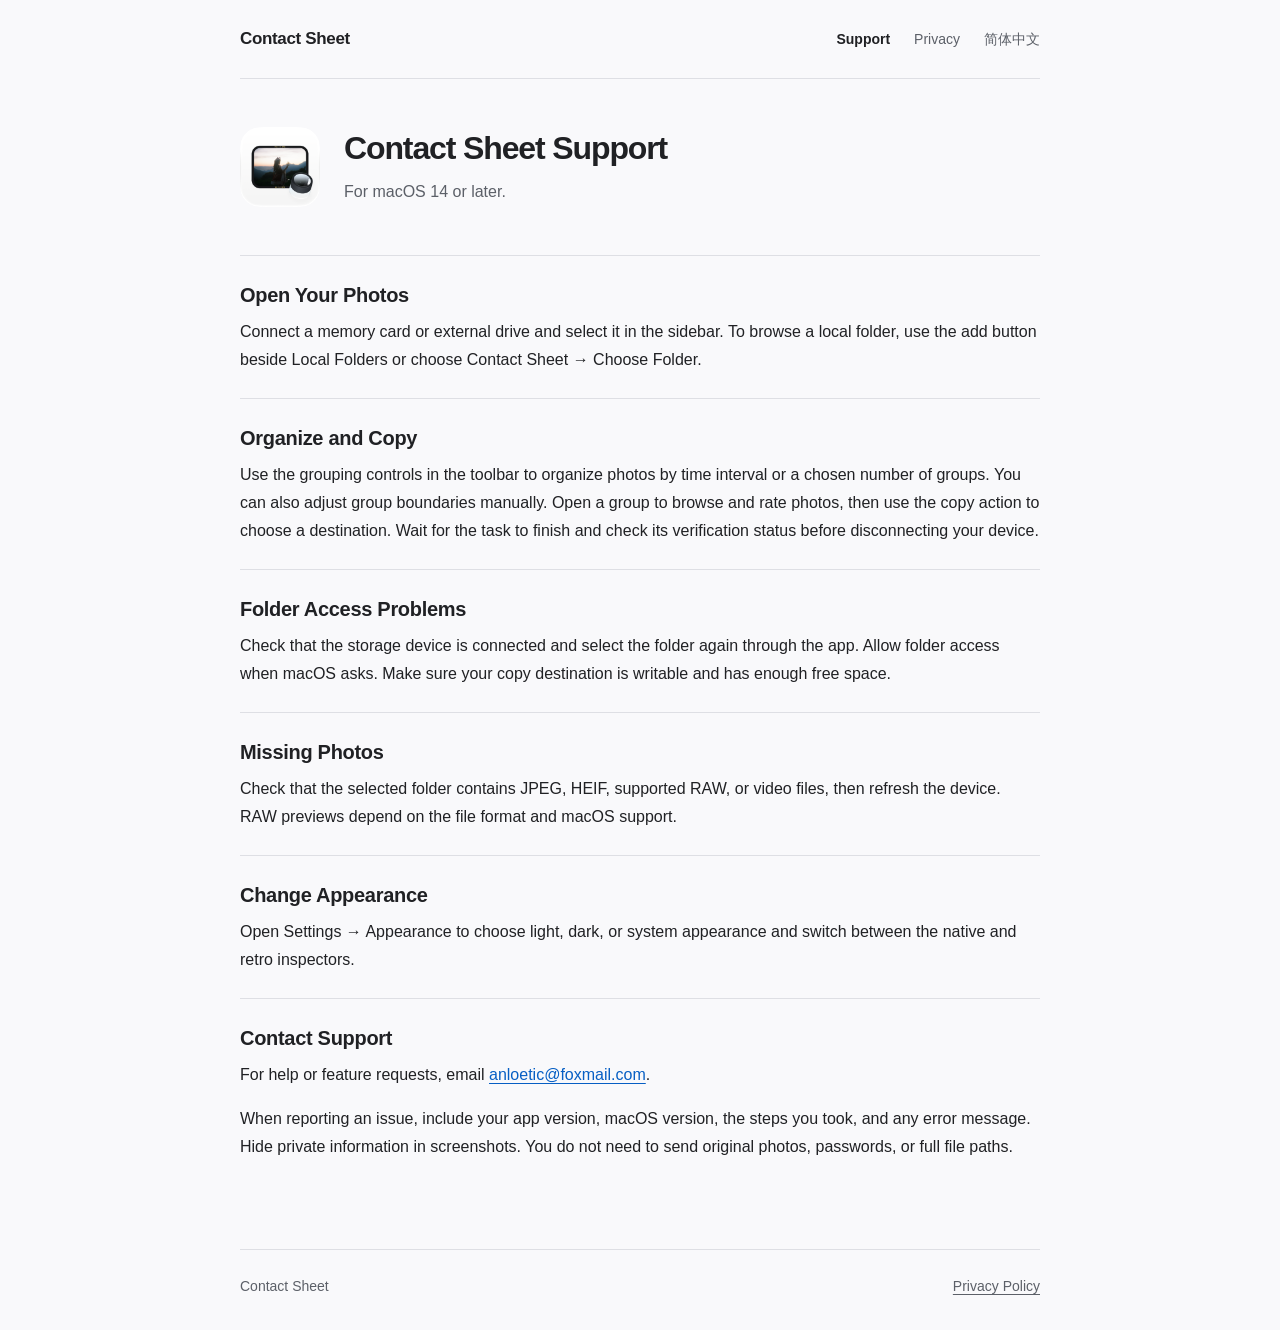
==== en/index.html @ 530712d1 "Publish Contact Sheet support and privacy pages" ====
<!doctype html>
<html lang="en">
<head>
  <meta charset="utf-8">
  <meta name="viewport" content="width=device-width, initial-scale=1">
  <meta name="color-scheme" content="light dark">
  <meta name="description" content="Get help with Contact Sheet: open photos, organize groups, verify copies, manage folder access, and change appearance.">
  <title>Support · Contact Sheet</title>
  <link rel="icon" type="image/png" href="../assets/icon.png">
  <link rel="stylesheet" href="../assets/style.css">
</head>
<body>
  <a class="skip-link" href="#main">Skip to content</a>
  <div class="shell">
    <header class="site-header">
      <a class="brand" href="./">Contact Sheet</a>
      <nav class="site-nav" aria-label="Main navigation">
        <a href="./" aria-current="page">Support</a>
        <a href="privacy/">Privacy</a>
        <a href="../" lang="zh-CN" hreflang="zh-CN">简体中文</a>
      </nav>
    </header>
    <main id="main">
      <div class="intro">
        <img class="app-icon" src="../assets/icon.png" width="80" height="80" alt="">
        <div>
          <h1>Contact Sheet Support</h1>
          <p>For macOS 14 or later.</p>
        </div>
      </div>
      <section class="content-section" aria-labelledby="open-photos">
        <h2 id="open-photos">Open Your Photos</h2>
        <p>Connect a memory card or external drive and select it in the sidebar. To browse a local folder, use the add button beside Local Folders or choose Contact Sheet → Choose Folder.</p>
      </section>
      <section class="content-section" aria-labelledby="organize-copy">
        <h2 id="organize-copy">Organize and Copy</h2>
        <p>Use the grouping controls in the toolbar to organize photos by time interval or a chosen number of groups. You can also adjust group boundaries manually. Open a group to browse and rate photos, then use the copy action to choose a destination. Wait for the task to finish and check its verification status before disconnecting your device.</p>
      </section>
      <section class="content-section" aria-labelledby="folder-access">
        <h2 id="folder-access">Folder Access Problems</h2>
        <p>Check that the storage device is connected and select the folder again through the app. Allow folder access when macOS asks. Make sure your copy destination is writable and has enough free space.</p>
      </section>
      <section class="content-section" aria-labelledby="missing-photos">
        <h2 id="missing-photos">Missing Photos</h2>
        <p>Check that the selected folder contains JPEG, HEIF, supported RAW, or video files, then refresh the device. RAW previews depend on the file format and macOS support.</p>
      </section>
      <section class="content-section" aria-labelledby="appearance">
        <h2 id="appearance">Change Appearance</h2>
        <p>Open Settings → Appearance to choose light, dark, or system appearance and switch between the native and retro inspectors.</p>
      </section>
      <section class="content-section" aria-labelledby="contact">
        <h2 id="contact">Contact Support</h2>
        <p>For help or feature requests, email <a href="mailto:anloetic@foxmail.com">anloetic@foxmail.com</a>.</p>
        <p>When reporting an issue, include your app version, macOS version, the steps you took, and any error message. Hide private information in screenshots. You do not need to send original photos, passwords, or full file paths.</p>
      </section>
    </main>
    <footer class="site-footer">
      <span>Contact Sheet</span>
      <a href="privacy/">Privacy Policy</a>
    </footer>
  </div>
</body>
</html>
---- assets/style.css ----
:root {
  color-scheme: light dark;
  --background: #f9f9fb;
  --foreground: #202124;
  --secondary: #5c6068;
  --separator: #dedfe4;
  --link: #075fc4;
  --focus: #075fc4;
  --font: -apple-system, BlinkMacSystemFont, "Segoe UI", sans-serif;
  --text: 1rem;
  --small: 0.875rem;
  --title: 2rem;
  --heading: 1.25rem;
  --radius: 8px;
  --space-1: 4px;
  --space-2: 8px;
  --space-3: 12px;
  --space-4: 16px;
  --space-6: 24px;
  --space-8: 32px;
  --space-12: 48px;
  --space-16: 64px;
}

@media (prefers-color-scheme: dark) {
  :root {
    --background: #1c1c1e;
    --foreground: #f2f2f4;
    --secondary: #b2b2ba;
    --separator: #3c3c42;
    --link: #8bbcff;
    --focus: #8bbcff;
  }
}

* { box-sizing: border-box; }
html { -webkit-text-size-adjust: 100%; }
body {
  margin: 0;
  background: var(--background);
  color: var(--foreground);
  font: var(--text)/1.75 var(--font);
  -webkit-font-smoothing: antialiased;
}
a { color: var(--link); text-underline-offset: 0.2em; }
a:hover { text-decoration-thickness: 2px; }
a:focus-visible {
  outline: 3px solid var(--focus);
  outline-offset: 5px;
  border-radius: var(--radius);
}
.shell { width: min(100% - 48px, 800px); margin-inline: auto; }
.skip-link {
  position: absolute;
  top: -100px;
  left: var(--space-6);
  z-index: 1;
  padding: var(--space-2) var(--space-4);
  background: var(--background);
}
.skip-link:focus { top: var(--space-2); }
.site-header {
  display: flex;
  align-items: center;
  justify-content: space-between;
  gap: var(--space-6);
  padding-block: var(--space-6);
  border-bottom: 1px solid var(--separator);
}
.brand {
  color: var(--foreground);
  font-size: 1.0625rem;
  font-weight: 650;
  letter-spacing: -0.02em;
  text-decoration: none;
  white-space: nowrap;
}
.site-nav { display: flex; align-items: center; gap: var(--space-6); }
.site-nav a {
  color: var(--secondary);
  font-size: var(--small);
  text-decoration: none;
  white-space: nowrap;
}
.site-nav a:hover { color: var(--foreground); text-decoration: underline; }
.site-nav a[aria-current="page"] { color: var(--foreground); font-weight: 650; }
main { padding-block: var(--space-12) var(--space-16); }
.intro { display: flex; align-items: center; gap: var(--space-6); margin-bottom: var(--space-12); }
.app-icon { display: block; width: 80px; height: 80px; flex: 0 0 80px; }
h1, h2, p { margin: 0; }
h1 { font-size: var(--title); line-height: 1.3; letter-spacing: -0.035em; font-weight: 700; }
h2 { font-size: var(--heading); line-height: 1.5; letter-spacing: -0.015em; font-weight: 650; }
.intro p { margin-top: var(--space-2); color: var(--secondary); }
.intro .updated { font-size: var(--small); }
.content-section { padding-block: var(--space-6); border-top: 1px solid var(--separator); }
.content-section p { margin-top: var(--space-2); }
.content-section p + p { margin-top: var(--space-4); }
.privacy-lead { margin-bottom: var(--space-8); }
.site-footer {
  display: flex;
  justify-content: space-between;
  flex-wrap: wrap;
  gap: var(--space-3) var(--space-6);
  padding-block: var(--space-6) var(--space-8);
  border-top: 1px solid var(--separator);
  color: var(--secondary);
  font-size: var(--small);
}
.site-footer a { color: var(--secondary); }

@media (max-width: 540px) {
  :root { --title: 1.75rem; }
  .shell { width: min(100% - 32px, 800px); }
  .site-header { align-items: flex-start; flex-direction: column; gap: var(--space-3); padding-block: var(--space-4); }
  .site-nav { flex-wrap: wrap; gap: var(--space-4); }
  main { padding-block: var(--space-8) var(--space-12); }
  .intro { align-items: flex-start; gap: var(--space-4); margin-bottom: var(--space-8); }
  .app-icon { width: 64px; height: 64px; flex-basis: 64px; }
}
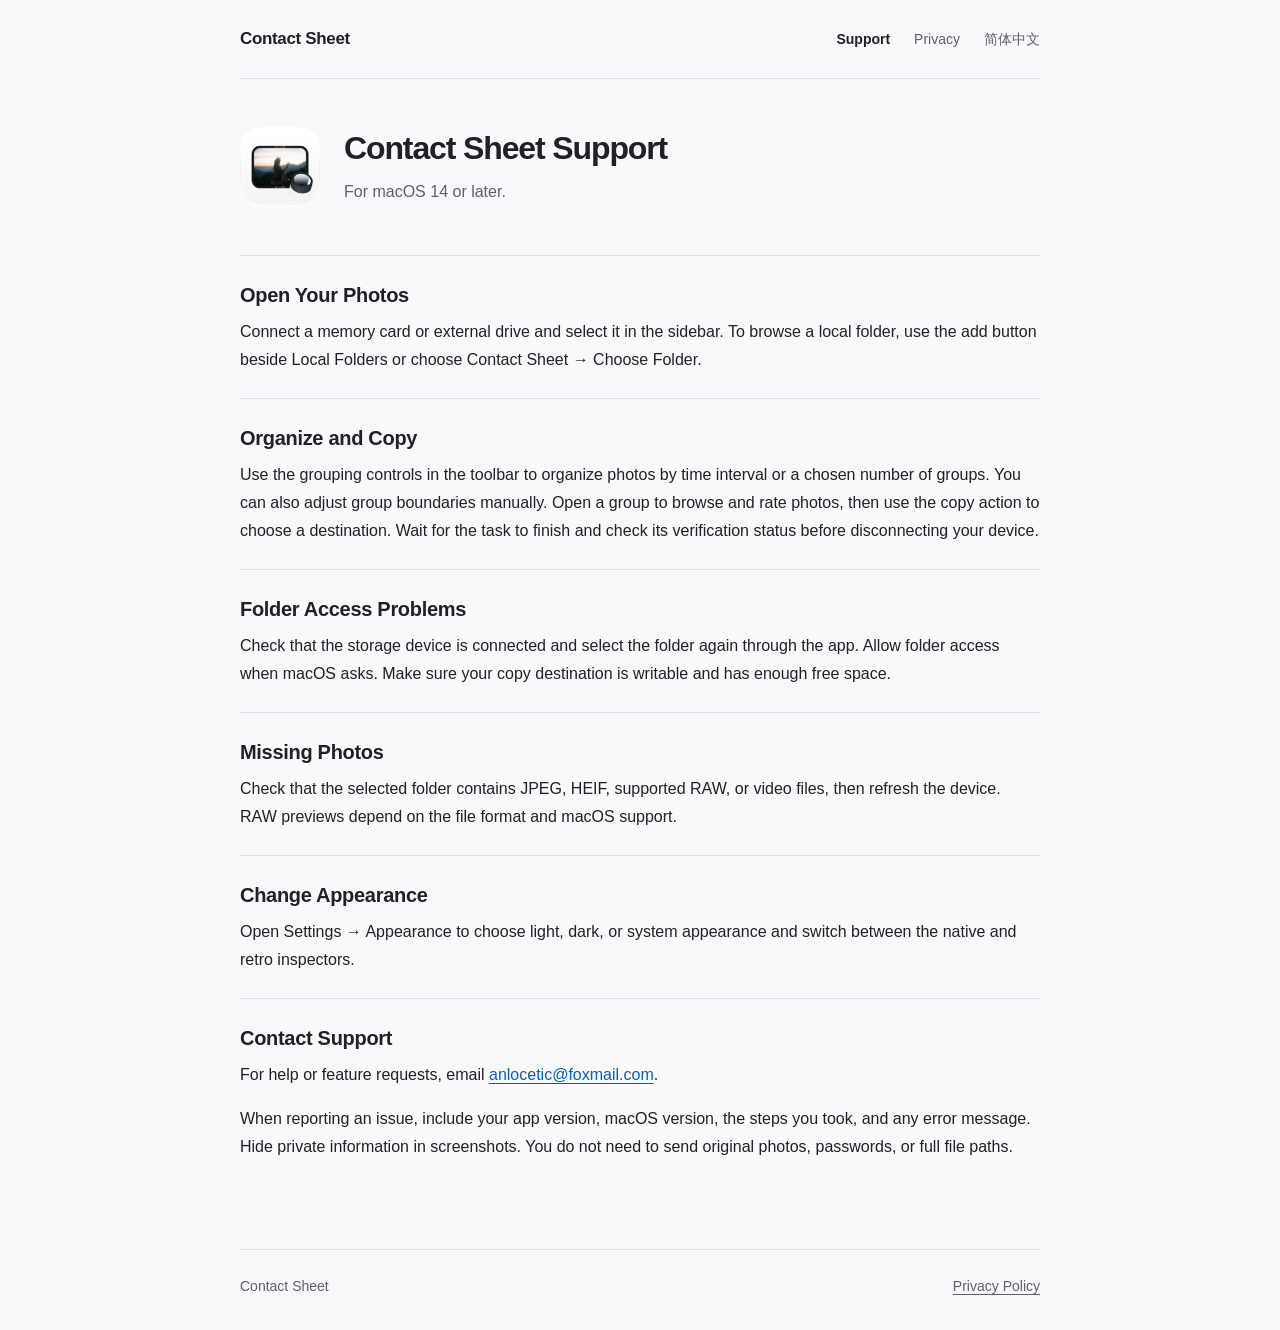
==== commit 297325c5: "fix: correct support contact email" ====
--- a/en/index.html
+++ b/en/index.html
@@ -50,7 +50,7 @@
       </section>
       <section class="content-section" aria-labelledby="contact">
         <h2 id="contact">Contact Support</h2>
-        <p>For help or feature requests, email <a href="mailto:anloetic@foxmail.com">anloetic@foxmail.com</a>.</p>
+        <p>For help or feature requests, email <a href="mailto:anlocetic@foxmail.com">anlocetic@foxmail.com</a>.</p>
         <p>When reporting an issue, include your app version, macOS version, the steps you took, and any error message. Hide private information in screenshots. You do not need to send original photos, passwords, or full file paths.</p>
       </section>
     </main>
